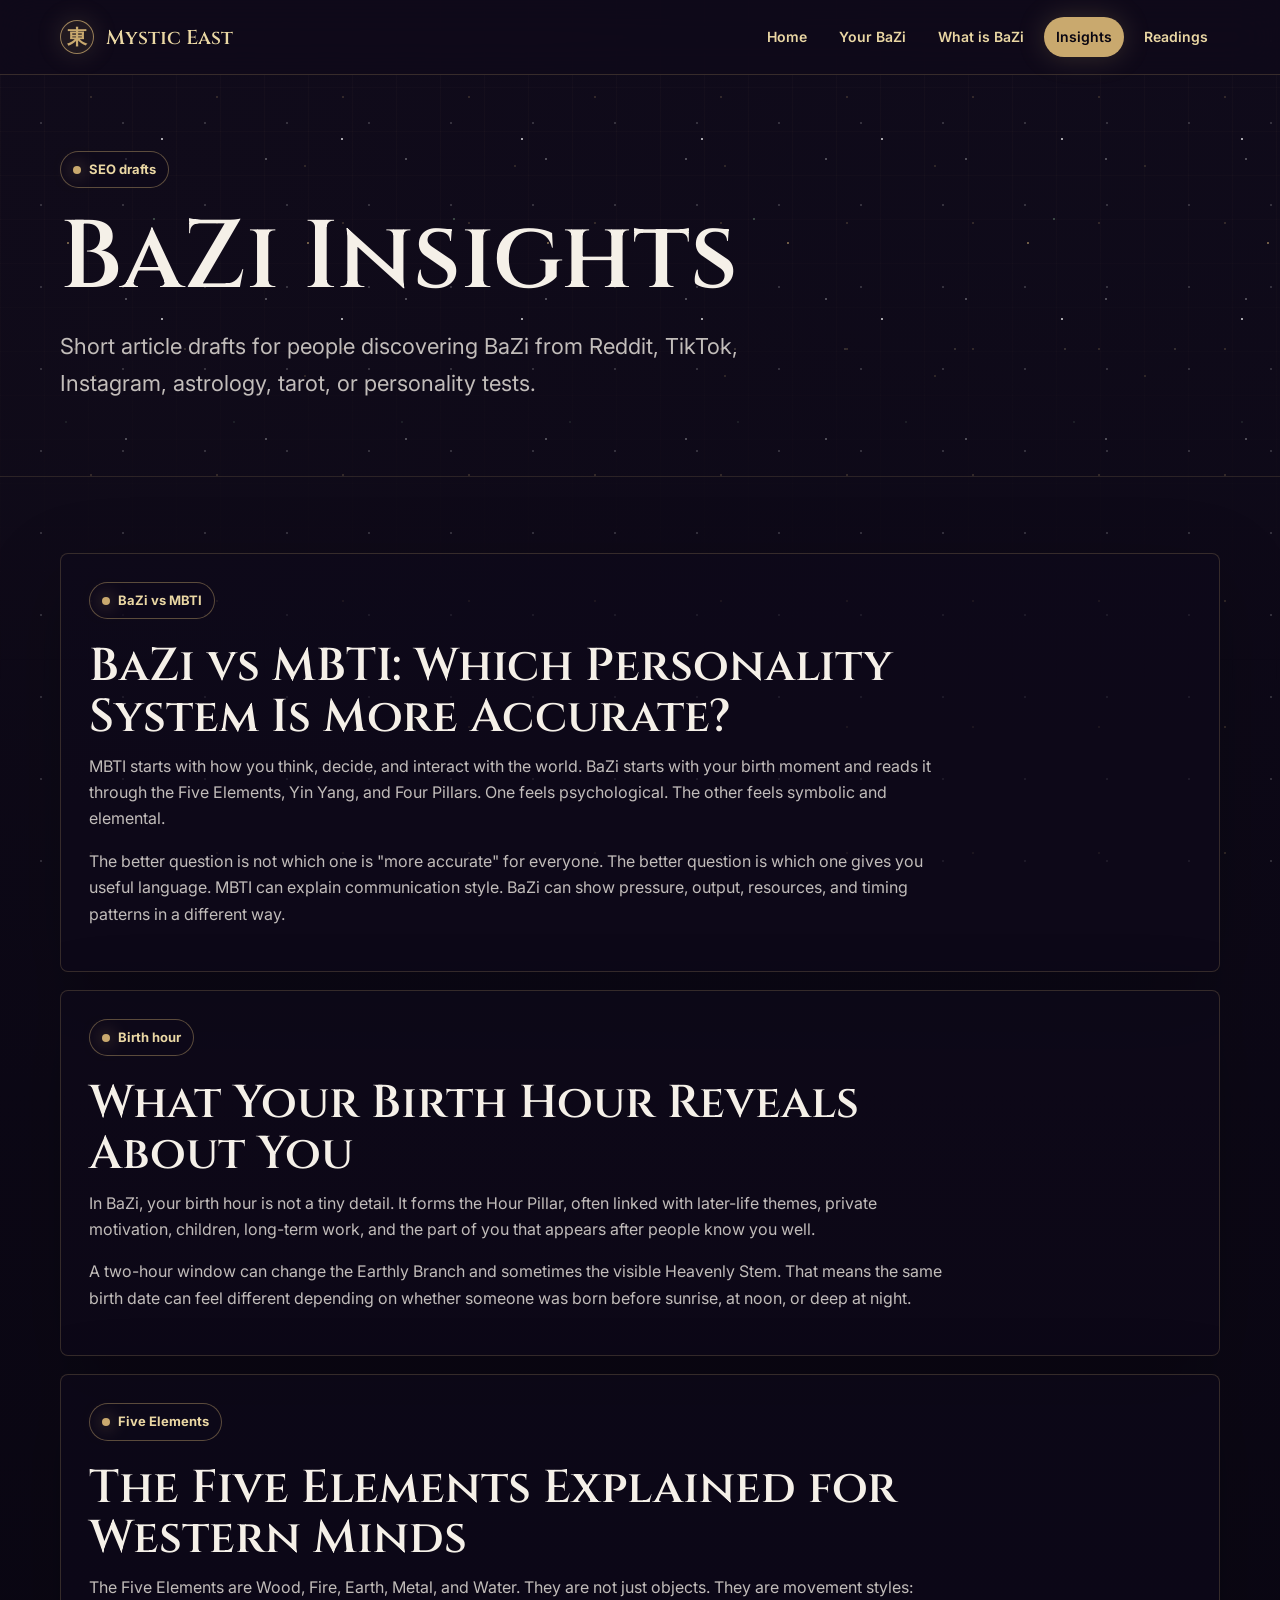
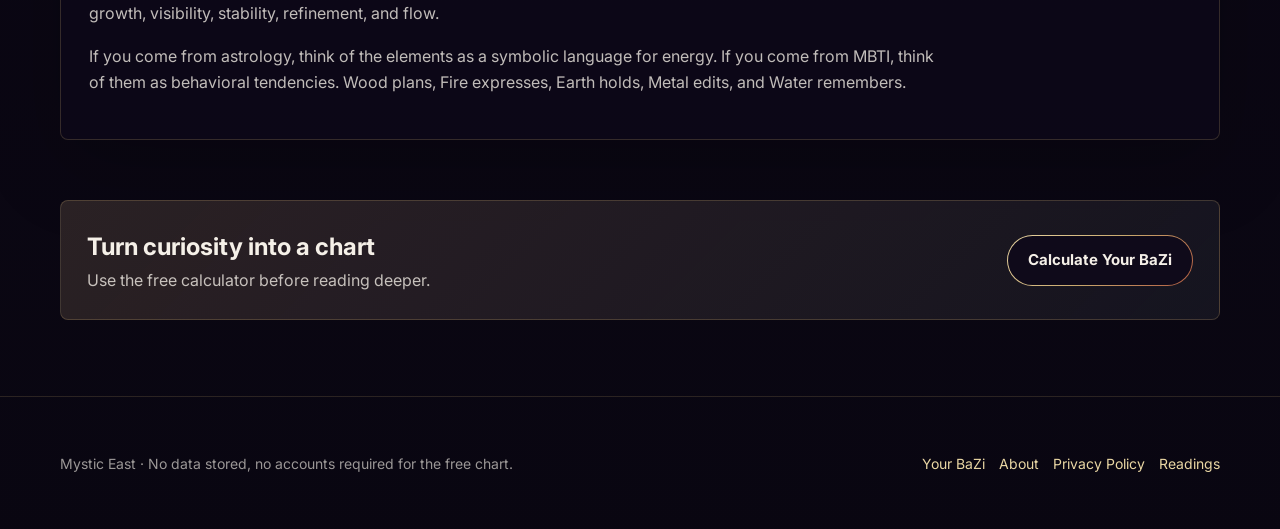
==== insights/index.html @ 0ac3dd4b "🔮 Mystic East v1 — BaZi self-discovery site for Western audiences - 11 pages: Home, Calculator, What" ====
<!doctype html>
<html lang="en">
<head>
  <meta charset="utf-8">
  <meta name="viewport" content="width=device-width, initial-scale=1">
  <meta name="description" content="Mystic East insights on BaZi, Five Elements, birth hour, MBTI, astrology, and self-discovery.">
  <link rel="canonical" href="https://mystic-east.example/insights/">
  <meta property="og:type" content="website">
  <meta property="og:site_name" content="Mystic East">
  <meta property="og:title" content="BaZi Insights | Mystic East">
  <meta property="og:description" content="SEO article drafts for Western readers curious about BaZi, birth hour, and the Five Elements.">
  <meta property="og:url" content="https://mystic-east.example/insights/">
  <meta property="og:image" content="https://mystic-east.example/assets/og-mystic-east.svg">
  <meta name="twitter:card" content="summary_large_image">
  <meta name="twitter:title" content="BaZi Insights | Mystic East">
  <meta name="twitter:description" content="Explore BaZi through MBTI, astrology, birth hour, and the Five Elements.">
  <meta name="twitter:image" content="https://mystic-east.example/assets/og-mystic-east.svg">
  <title>BaZi Insights | Mystic East</title>
  <!-- Plausible Analytics placeholder: replace data-domain before launch, then uncomment.
  <script defer data-domain="mystic-east.example" src="https://plausible.io/js/script.js"></script>
  -->
  <link rel="stylesheet" href="../css/style.css">
  <script type="application/ld+json">
    {
      "@context": "https://schema.org",
      "@type": "Blog",
      "name": "Mystic East Insights",
      "url": "https://mystic-east.example/insights/",
      "description": "BaZi article drafts for Western readers."
    }
  </script>
</head>
<body>
  <header class="site-header">
    <nav class="nav-shell" aria-label="Main navigation">
      <a class="brand" href="../index.html" aria-label="Mystic East home">
        <span class="brand-mark">東</span>
        <span>Mystic East</span>
      </a>
      <div class="nav-links">
        <a href="../index.html">Home</a>
        <a href="../calculator.html">Your BaZi</a>
        <a href="../what-is-bazi.html">What is BaZi</a>
        <a href="./" aria-current="page">Insights</a>
        <a href="../readings.html">Readings</a>
      </div>
    </nav>
  </header>

  <main>
    <section class="hero compact">
      <div class="star-field" aria-hidden="true"></div>
      <div class="page-shell">
        <span class="eyebrow">SEO drafts</span>
        <h1 class="page-title">BaZi Insights</h1>
        <p class="page-intro">
          Short article drafts for people discovering BaZi from Reddit, TikTok, Instagram,
          astrology, tarot, or personality tests.
        </p>
      </div>
    </section>

    <section class="section">
      <div class="page-shell insight-list">
        <article class="insight-card">
          <span class="eyebrow">BaZi vs MBTI</span>
          <h2>BaZi vs MBTI: Which Personality System Is More Accurate?</h2>
          <p>
            MBTI starts with how you think, decide, and interact with the world. BaZi starts
            with your birth moment and reads it through the Five Elements, Yin Yang, and Four Pillars.
            One feels psychological. The other feels symbolic and elemental.
          </p>
          <p>
            The better question is not which one is "more accurate" for everyone. The better question
            is which one gives you useful language. MBTI can explain communication style. BaZi can show
            pressure, output, resources, and timing patterns in a different way.
          </p>
        </article>

        <article class="insight-card">
          <span class="eyebrow">Birth hour</span>
          <h2>What Your Birth Hour Reveals About You</h2>
          <p>
            In BaZi, your birth hour is not a tiny detail. It forms the Hour Pillar, often linked with
            later-life themes, private motivation, children, long-term work, and the part of you that
            appears after people know you well.
          </p>
          <p>
            A two-hour window can change the Earthly Branch and sometimes the visible Heavenly Stem.
            That means the same birth date can feel different depending on whether someone was born
            before sunrise, at noon, or deep at night.
          </p>
        </article>

        <article class="insight-card">
          <span class="eyebrow">Five Elements</span>
          <h2>The Five Elements Explained for Western Minds</h2>
          <p>
            The Five Elements are Wood, Fire, Earth, Metal, and Water. They are not just objects.
            They are movement styles: growth, visibility, stability, refinement, and flow.
          </p>
          <p>
            If you come from astrology, think of the elements as a symbolic language for energy.
            If you come from MBTI, think of them as behavioral tendencies. Wood plans, Fire expresses,
            Earth holds, Metal edits, and Water remembers.
          </p>
        </article>

        <div class="cta-band">
          <div>
            <h2>Turn curiosity into a chart</h2>
            <p>Use the free calculator before reading deeper.</p>
          </div>
          <a class="btn" href="../calculator.html">Calculate Your BaZi</a>
        </div>
      </div>
    </section>
  </main>

  <footer class="site-footer">
    <div class="footer-shell">
      <span>Mystic East · No data stored, no accounts required for the free chart.</span>
      <div class="footer-links">
        <a href="../calculator.html">Your BaZi</a>
        <a href="../about.html">About</a>
        <a href="../privacy.html">Privacy Policy</a>
        <a href="../readings.html">Readings</a>
      </div>
    </div>
  </footer>
</body>
</html>
---- css/style.css ----
@import url("https://fonts.googleapis.com/css2?family=Cinzel:wght@400;500;600;700&family=Inter:wght@400;500;600;700&family=Noto+Serif+SC:wght@400;500;600;700&display=swap");

:root {
  --bg-deep: #0f0a1a;
  --gold: #c9a96e;
  --paper: #f5f0e8;
  --ink: #1a1410;
  --bg-velvet: #181020;
  --bg-night: #090611;
  --gold-soft: #ead7a4;
  --gold-muted: #8d7240;
  --ember: #b35c42;
  --jade: #7aa083;
  --moon: #d8e0ee;
  --paper-deep: #e8ddce;
  --paper-line: rgba(96, 71, 43, 0.22);
  --paper-shadow: rgba(12, 8, 5, 0.22);
  --white-soft: rgba(255, 255, 255, 0.82);
  --white-faint: rgba(255, 255, 255, 0.12);
  --black-faint: rgba(0, 0, 0, 0.18);
  --radius: 8px;
  --nav-height: 74px;
  --content-width: 1160px;
  --ease: cubic-bezier(0.22, 1, 0.36, 1);
}

* {
  box-sizing: border-box;
}

html {
  min-height: 100%;
  scroll-behavior: smooth;
}

body {
  min-height: 100vh;
  margin: 0;
  color: var(--paper);
  background:
    linear-gradient(180deg, rgba(15, 10, 26, 0.92), rgba(9, 6, 17, 0.98)),
    radial-gradient(circle at 10% 18%, rgba(201, 169, 110, 0.14), transparent 34%),
    radial-gradient(circle at 84% 8%, rgba(122, 160, 131, 0.1), transparent 28%),
    var(--bg-deep);
  font-family: "Inter", sans-serif;
  line-height: 1.65;
}

body::before {
  position: fixed;
  inset: 0;
  z-index: -2;
  content: "";
  pointer-events: none;
  background:
    linear-gradient(90deg, rgba(201, 169, 110, 0.035) 1px, transparent 1px),
    linear-gradient(0deg, rgba(201, 169, 110, 0.03) 1px, transparent 1px);
  background-size: 44px 44px;
  mask-image: linear-gradient(180deg, black 0%, transparent 80%);
}

body::after {
  position: fixed;
  inset: 0;
  z-index: -1;
  content: "";
  pointer-events: none;
  opacity: 0.32;
  background-image:
    radial-gradient(circle, rgba(255, 255, 255, 0.5) 1px, transparent 1.5px),
    radial-gradient(circle, rgba(201, 169, 110, 0.6) 1px, transparent 1.4px);
  background-position: 0 0, 28px 34px;
  background-size: 82px 82px, 126px 126px;
  animation: starDrift 18s linear infinite;
}

button,
input,
select {
  font: inherit;
}

button {
  cursor: pointer;
}

img,
svg {
  max-width: 100%;
}

a {
  color: inherit;
  text-decoration: none;
}

p,
h1,
h2,
h3,
h4,
ul,
ol,
figure {
  margin-top: 0;
}

p {
  color: rgba(245, 240, 232, 0.78);
}

ul,
ol {
  padding-left: 1.2rem;
}

li {
  margin-bottom: 8px;
}

strong {
  font-weight: 700;
}

[hidden] {
  display: none !important;
}

.site-header {
  position: sticky;
  top: 0;
  z-index: 40;
  min-height: var(--nav-height);
  border-bottom: 1px solid rgba(201, 169, 110, 0.22);
  background: rgba(15, 10, 26, 0.88);
  backdrop-filter: blur(18px);
}

.nav-shell {
  display: flex;
  align-items: center;
  justify-content: space-between;
  width: min(var(--content-width), calc(100% - 40px));
  min-height: var(--nav-height);
  margin: 0 auto;
  gap: 24px;
}

.brand {
  display: inline-flex;
  align-items: center;
  gap: 12px;
  color: var(--gold-soft);
  font-family: "Cinzel", serif;
  font-size: 20px;
  font-weight: 600;
  letter-spacing: 0;
}

.brand-mark {
  display: grid;
  place-items: center;
  width: 34px;
  height: 34px;
  border: 1px solid rgba(201, 169, 110, 0.72);
  border-radius: 50%;
  color: var(--gold);
  background: rgba(201, 169, 110, 0.1);
  box-shadow: 0 0 26px rgba(201, 169, 110, 0.18);
}

.nav-links {
  display: flex;
  align-items: center;
  justify-content: flex-end;
  gap: 8px;
}

.nav-links a {
  min-height: 38px;
  padding: 8px 12px;
  border-radius: 999px;
  color: var(--gold-soft);
  font-size: 14px;
  font-weight: 600;
  transition:
    color 180ms var(--ease),
    background 180ms var(--ease),
    box-shadow 180ms var(--ease);
}

.nav-links a:hover,
.nav-links a[aria-current="page"] {
  color: var(--bg-night);
  background: var(--gold);
  box-shadow: 0 0 28px rgba(201, 169, 110, 0.22);
}

.page-shell {
  width: min(var(--content-width), calc(100% - 40px));
  margin: 0 auto;
}

.hero {
  position: relative;
  display: grid;
  align-items: end;
  min-height: calc(100vh - var(--nav-height));
  padding: 94px 0 72px;
  overflow: hidden;
}

.hero.compact {
  min-height: auto;
  padding: 76px 0 42px;
}

.star-field {
  position: absolute;
  inset: 0;
  z-index: -1;
  overflow: hidden;
  border-bottom: 1px solid rgba(201, 169, 110, 0.16);
}

.star-field::before,
.star-field::after {
  position: absolute;
  inset: -10%;
  content: "";
  background-repeat: repeat;
  animation: twinkle 4.8s ease-in-out infinite alternate;
}

.star-field::before {
  opacity: 0.72;
  background-image:
    radial-gradient(circle, rgba(255, 255, 255, 0.9) 0 1px, transparent 1.4px),
    radial-gradient(circle, rgba(201, 169, 110, 0.72) 0 1px, transparent 1.4px),
    radial-gradient(circle, rgba(122, 160, 131, 0.56) 0 1px, transparent 1.3px);
  background-position: 20px 14px, 76px 88px, 132px 34px;
  background-size: 180px 180px, 240px 240px, 300px 300px;
}

.star-field::after {
  opacity: 0.36;
  background-image:
    radial-gradient(circle, rgba(255, 255, 255, 0.75) 0 1px, transparent 1.5px),
    radial-gradient(circle, rgba(201, 169, 110, 0.48) 0 1px, transparent 1.5px);
  background-position: 44px 54px, 118px 26px;
  background-size: 140px 140px, 210px 210px;
  animation-duration: 7.2s;
}

.hero-content {
  max-width: 820px;
}

.eyebrow {
  display: inline-flex;
  align-items: center;
  gap: 8px;
  width: fit-content;
  margin-bottom: 22px;
  padding: 7px 12px;
  border: 1px solid rgba(201, 169, 110, 0.42);
  border-radius: 999px;
  color: var(--gold-soft);
  background: rgba(15, 10, 26, 0.58);
  font-size: 13px;
  font-weight: 700;
}

.eyebrow::before {
  width: 8px;
  height: 8px;
  border-radius: 50%;
  content: "";
  background: var(--gold);
  box-shadow: 0 0 18px rgba(201, 169, 110, 0.8);
}

.hero h1,
.page-title {
  margin-bottom: 22px;
  color: var(--paper);
  font-family: "Cinzel", serif;
  font-size: clamp(46px, 8vw, 96px);
  font-weight: 600;
  line-height: 1;
  letter-spacing: 0;
}

.hero p,
.page-intro {
  max-width: 760px;
  margin-bottom: 34px;
  color: rgba(245, 240, 232, 0.78);
  font-size: clamp(17px, 2.1vw, 22px);
}

.hero-actions {
  display: flex;
  align-items: center;
  flex-wrap: wrap;
  gap: 14px;
}

.btn {
  position: relative;
  display: inline-flex;
  align-items: center;
  justify-content: center;
  min-height: 48px;
  padding: 12px 20px;
  border: 1px solid transparent;
  border-radius: 999px;
  color: var(--paper);
  background:
    linear-gradient(var(--bg-deep), var(--bg-deep)) padding-box,
    linear-gradient(135deg, var(--gold-soft), var(--gold), var(--ember)) border-box;
  box-shadow: 0 0 0 rgba(201, 169, 110, 0);
  font-size: 15px;
  font-weight: 700;
  text-align: center;
  transition:
    transform 180ms var(--ease),
    box-shadow 180ms var(--ease),
    color 180ms var(--ease);
}

.btn:hover {
  color: #fffaf2;
  box-shadow:
    0 0 22px rgba(201, 169, 110, 0.34),
    0 14px 34px rgba(0, 0, 0, 0.22);
  transform: translateY(-2px);
}

.btn:focus-visible,
.nav-links a:focus-visible,
input:focus-visible,
select:focus-visible {
  outline: 2px solid var(--gold-soft);
  outline-offset: 3px;
}

.btn.secondary {
  color: var(--gold-soft);
  background:
    linear-gradient(rgba(15, 10, 26, 0.74), rgba(15, 10, 26, 0.74)) padding-box,
    linear-gradient(135deg, rgba(201, 169, 110, 0.56), rgba(245, 240, 232, 0.22)) border-box;
}

.section {
  padding: 76px 0;
}

.section.tight {
  padding: 42px 0;
}

.section-header {
  display: flex;
  align-items: end;
  justify-content: space-between;
  gap: 28px;
  margin-bottom: 30px;
}

.section-header h2,
.content-section h2,
.result-block h2 {
  margin-bottom: 10px;
  color: var(--paper);
  font-family: "Cinzel", serif;
  font-size: clamp(28px, 4vw, 48px);
  font-weight: 600;
  line-height: 1.08;
  letter-spacing: 0;
}

.section-header p,
.content-section > p {
  max-width: 700px;
  margin-bottom: 0;
}

.card-grid {
  display: grid;
  grid-template-columns: repeat(3, minmax(0, 1fr));
  gap: 18px;
}

.card {
  position: relative;
  min-height: 100%;
  padding: 24px;
  border: 1px solid rgba(201, 169, 110, 0.18);
  border-radius: var(--radius);
  color: var(--ink);
  background:
    linear-gradient(145deg, rgba(255, 251, 244, 0.96), rgba(232, 221, 206, 0.94)),
    var(--paper);
  box-shadow: 0 20px 54px var(--paper-shadow);
  transition:
    border-color 180ms var(--ease),
    transform 180ms var(--ease),
    box-shadow 180ms var(--ease);
}

.card:hover {
  border-color: var(--gold);
  box-shadow:
    0 20px 58px rgba(0, 0, 0, 0.28),
    0 0 0 1px rgba(201, 169, 110, 0.28);
  transform: translateY(-3px);
}

.card .icon {
  display: inline-grid;
  place-items: center;
  width: 46px;
  height: 46px;
  margin-bottom: 16px;
  border: 1px solid rgba(201, 169, 110, 0.44);
  border-radius: 50%;
  background: rgba(201, 169, 110, 0.16);
  font-size: 24px;
}

.card h3 {
  margin-bottom: 10px;
  color: var(--ink);
  font-family: "Cinzel", serif;
  font-size: 24px;
  line-height: 1.15;
}

.card p,
.card li {
  color: rgba(26, 20, 16, 0.78);
}

.split-layout {
  display: grid;
  grid-template-columns: 360px minmax(0, 1fr);
  gap: 24px;
  align-items: start;
}

.panel {
  position: sticky;
  top: calc(var(--nav-height) + 22px);
  padding: 24px;
  border: 1px solid rgba(201, 169, 110, 0.24);
  border-radius: var(--radius);
  background: rgba(15, 10, 26, 0.72);
  box-shadow: 0 24px 80px rgba(0, 0, 0, 0.28);
  backdrop-filter: blur(18px);
}

.panel h2 {
  margin-bottom: 8px;
  color: var(--paper);
  font-family: "Cinzel", serif;
  font-size: 28px;
  line-height: 1.14;
}

.panel p {
  margin-bottom: 22px;
  font-size: 14px;
}

.field {
  display: grid;
  gap: 8px;
  margin-bottom: 16px;
}

label {
  color: var(--gold-soft);
  font-size: 14px;
  font-weight: 700;
}

input,
select {
  width: 100%;
  min-height: 46px;
  padding: 10px 12px;
  border: 1px solid rgba(201, 169, 110, 0.28);
  border-radius: 6px;
  color: var(--paper);
  background: rgba(9, 6, 17, 0.78);
}

input::placeholder {
  color: rgba(245, 240, 232, 0.45);
}

select {
  appearance: none;
  background-image:
    linear-gradient(45deg, transparent 50%, var(--gold-soft) 50%),
    linear-gradient(135deg, var(--gold-soft) 50%, transparent 50%);
  background-position:
    calc(100% - 18px) 20px,
    calc(100% - 12px) 20px;
  background-size: 6px 6px, 6px 6px;
  background-repeat: no-repeat;
}

.form-row {
  display: grid;
  grid-template-columns: 1fr 1fr;
  gap: 12px;
}

.year-tools {
  display: flex;
  gap: 8px;
  margin-top: -8px;
  margin-bottom: 16px;
}

.year-tools button {
  flex: 1;
  min-height: 38px;
  border: 1px solid rgba(201, 169, 110, 0.28);
  border-radius: 999px;
  color: var(--gold-soft);
  background: rgba(201, 169, 110, 0.08);
  transition:
    border-color 180ms var(--ease),
    background 180ms var(--ease);
}

.year-tools button:hover {
  border-color: var(--gold);
  background: rgba(201, 169, 110, 0.16);
}

.form-error {
  min-height: 22px;
  margin: 12px 0 0;
  color: #ffb39f;
  font-size: 14px;
}

.empty-state {
  display: grid;
  min-height: 440px;
  place-items: center;
  padding: 30px;
  border: 1px dashed rgba(201, 169, 110, 0.34);
  border-radius: var(--radius);
  text-align: center;
  background: rgba(15, 10, 26, 0.46);
}

.empty-state strong {
  display: block;
  margin-bottom: 8px;
  color: var(--gold-soft);
  font-family: "Cinzel", serif;
  font-size: 24px;
}

.result-stack {
  display: grid;
  gap: 18px;
}

.result-block {
  padding: 24px;
  border: 1px solid rgba(201, 169, 110, 0.2);
  border-radius: var(--radius);
  background: rgba(15, 10, 26, 0.58);
  box-shadow: 0 24px 80px rgba(0, 0, 0, 0.24);
}

.result-kicker {
  margin-bottom: 8px;
  color: var(--gold-soft);
  font-size: 13px;
  font-weight: 700;
}

.lunar-line {
  margin-bottom: 18px;
  color: rgba(245, 240, 232, 0.7);
  font-size: 14px;
}

.pillar-grid {
  display: grid;
  grid-template-columns: repeat(4, minmax(0, 1fr));
  gap: 12px;
}

.pillar-card {
  min-height: 180px;
  padding: 18px;
  border: 1px solid rgba(201, 169, 110, 0.26);
  border-radius: var(--radius);
  color: var(--ink);
  background: var(--paper);
}

.pillar-card p {
  margin-bottom: 12px;
  color: rgba(26, 20, 16, 0.62);
  font-size: 13px;
  font-weight: 700;
}

.pillar-card strong {
  display: block;
  margin-bottom: 6px;
  color: var(--ink);
  font-family: "Noto Serif SC", serif;
  font-size: 46px;
  line-height: 1;
}

.pillar-card span {
  display: block;
  margin-bottom: 14px;
  color: rgba(26, 20, 16, 0.74);
  font-size: 14px;
}

.pillar-card small {
  display: block;
  color: rgba(26, 20, 16, 0.66);
  font-size: 12px;
  line-height: 1.45;
}

.table-wrap {
  overflow-x: auto;
  border: 1px solid var(--paper-line);
  border-radius: var(--radius);
  background:
    linear-gradient(90deg, rgba(96, 71, 43, 0.04) 1px, transparent 1px),
    linear-gradient(0deg, rgba(96, 71, 43, 0.035) 1px, transparent 1px),
    var(--paper);
  background-size: 28px 28px;
}

table {
  width: 100%;
  min-width: 980px;
  border-collapse: collapse;
  color: var(--ink);
  font-size: 14px;
}

th,
td {
  padding: 14px 12px;
  border-bottom: 1px solid rgba(96, 71, 43, 0.16);
  text-align: left;
  vertical-align: top;
}

th {
  color: rgba(26, 20, 16, 0.66);
  background: rgba(201, 169, 110, 0.18);
  font-size: 12px;
  font-weight: 800;
}

td strong {
  display: block;
  color: var(--ink);
}

td span {
  display: block;
  color: rgba(26, 20, 16, 0.64);
  font-size: 12px;
}

tbody tr:last-child td {
  border-bottom: 0;
}

.bars {
  display: grid;
  gap: 13px;
}

.bar-row {
  display: grid;
  grid-template-columns: 76px minmax(0, 1fr) 32px;
  align-items: center;
  gap: 12px;
}

.bar-row span:first-child,
.bar-row b {
  color: var(--paper);
  font-size: 14px;
}

.bar {
  height: 12px;
  overflow: hidden;
  border: 1px solid rgba(201, 169, 110, 0.22);
  border-radius: 999px;
  background: rgba(245, 240, 232, 0.1);
}

.bar span {
  display: block;
  height: 100%;
  border-radius: inherit;
  background: linear-gradient(90deg, var(--gold), var(--gold-soft));
}

.element-wood .bar span {
  background: linear-gradient(90deg, #6aa36f, #b9d98a);
}

.element-fire .bar span {
  background: linear-gradient(90deg, #b35c42, #f0a45d);
}

.element-earth .bar span {
  background: linear-gradient(90deg, #a98a55, #d8bf7a);
}

.element-metal .bar span {
  background: linear-gradient(90deg, #aeb7bf, #f3efe0);
}

.element-water .bar span {
  background: linear-gradient(90deg, #4f7ea3, #9ed0e8);
}

.archetype-list {
  display: grid;
  grid-template-columns: repeat(2, minmax(0, 1fr));
  gap: 12px;
}

.archetype-chip {
  padding: 14px;
  border: 1px solid rgba(201, 169, 110, 0.22);
  border-radius: var(--radius);
  background: rgba(245, 240, 232, 0.08);
}

.archetype-chip strong {
  display: block;
  margin-bottom: 5px;
  color: var(--gold-soft);
}

.archetype-chip span {
  color: rgba(245, 240, 232, 0.72);
  font-size: 13px;
}

.tag-list {
  display: flex;
  flex-wrap: wrap;
  gap: 10px;
}

.tag {
  display: inline-flex;
  align-items: center;
  min-height: 34px;
  padding: 7px 12px;
  border: 1px solid rgba(201, 169, 110, 0.24);
  border-radius: 999px;
  color: var(--gold-soft);
  background: rgba(201, 169, 110, 0.08);
  font-size: 13px;
}

.content-section {
  padding: 42px 0;
  border-bottom: 1px solid rgba(201, 169, 110, 0.16);
}

.content-section:last-child {
  border-bottom: 0;
}

.content-section p {
  max-width: 860px;
}

.content-grid {
  display: grid;
  grid-template-columns: repeat(2, minmax(0, 1fr));
  gap: 18px;
  margin-top: 24px;
}

.data-card {
  padding: 22px;
  border: 1px solid rgba(201, 169, 110, 0.2);
  border-radius: var(--radius);
  background: rgba(245, 240, 232, 0.08);
}

.data-card h3 {
  margin-bottom: 10px;
  color: var(--gold-soft);
  font-family: "Cinzel", serif;
}

.term-grid {
  display: grid;
  grid-template-columns: repeat(5, minmax(0, 1fr));
  gap: 10px;
  margin-top: 22px;
}

.term {
  min-height: 74px;
  padding: 12px;
  border: 1px solid rgba(201, 169, 110, 0.2);
  border-radius: var(--radius);
  color: var(--ink);
  background: var(--paper);
}

.term strong {
  display: block;
  margin-bottom: 4px;
  font-family: "Noto Serif SC", serif;
  font-size: 22px;
}

.term span {
  display: block;
  color: rgba(26, 20, 16, 0.66);
  font-size: 12px;
  line-height: 1.35;
}

.compare-table {
  margin-top: 22px;
}

.pricing-grid {
  display: grid;
  grid-template-columns: repeat(3, minmax(0, 1fr));
  gap: 18px;
  align-items: stretch;
  margin-top: 36px;
}

.price-card {
  position: relative;
  display: flex;
  flex-direction: column;
  min-height: 100%;
  padding: 28px;
  border: 1px solid rgba(201, 169, 110, 0.24);
  border-radius: var(--radius);
  color: var(--ink);
  background: var(--paper);
  box-shadow: 0 22px 70px rgba(0, 0, 0, 0.25);
}

.price-card.featured {
  border-color: var(--gold);
  transform: translateY(-10px);
  box-shadow:
    0 26px 80px rgba(0, 0, 0, 0.32),
    0 0 0 1px rgba(201, 169, 110, 0.34),
    0 0 34px rgba(201, 169, 110, 0.18);
}

.badge {
  display: inline-flex;
  width: fit-content;
  margin-bottom: 16px;
  padding: 5px 10px;
  border-radius: 999px;
  color: var(--bg-night);
  background: var(--gold);
  font-size: 12px;
  font-weight: 800;
}

.price-card h2 {
  margin-bottom: 8px;
  color: var(--ink);
  font-family: "Cinzel", serif;
  font-size: 30px;
}

.price {
  margin-bottom: 18px;
  color: var(--ink);
  font-family: "Cinzel", serif;
  font-size: 42px;
  font-weight: 700;
  line-height: 1;
}

.price-card p,
.price-card li {
  color: rgba(26, 20, 16, 0.76);
}

.price-card ul {
  flex: 1;
  margin-bottom: 24px;
}

.price-card .btn {
  width: 100%;
  color: var(--paper);
  background:
    linear-gradient(var(--ink), var(--ink)) padding-box,
    linear-gradient(135deg, var(--gold-soft), var(--gold), var(--ember)) border-box;
}

.modal-overlay {
  position: fixed;
  inset: 0;
  z-index: 80;
  display: grid;
  place-items: center;
  padding: 24px;
  background: rgba(4, 3, 8, 0.72);
  backdrop-filter: blur(12px);
}

.modal {
  width: min(480px, 100%);
  padding: 28px;
  border: 1px solid rgba(201, 169, 110, 0.36);
  border-radius: var(--radius);
  color: var(--ink);
  background: var(--paper);
  box-shadow: 0 34px 100px rgba(0, 0, 0, 0.45);
}

.modal h2 {
  margin-bottom: 12px;
  color: var(--ink);
  font-family: "Cinzel", serif;
}

.modal p {
  color: rgba(26, 20, 16, 0.72);
}

.modal-close {
  float: right;
  width: 38px;
  height: 38px;
  border: 1px solid rgba(26, 20, 16, 0.14);
  border-radius: 50%;
  color: var(--ink);
  background: rgba(26, 20, 16, 0.04);
  font-size: 24px;
  line-height: 1;
}

.cta-band {
  display: flex;
  align-items: center;
  justify-content: space-between;
  gap: 24px;
  margin: 42px 0 0;
  padding: 26px;
  border: 1px solid rgba(201, 169, 110, 0.24);
  border-radius: var(--radius);
  background:
    linear-gradient(135deg, rgba(201, 169, 110, 0.16), rgba(122, 160, 131, 0.08)),
    rgba(15, 10, 26, 0.68);
}

.cta-band h2,
.cta-band p {
  margin-bottom: 0;
}

.site-footer {
  padding: 44px 0;
  border-top: 1px solid rgba(201, 169, 110, 0.18);
  color: rgba(245, 240, 232, 0.62);
}

.footer-shell {
  display: flex;
  align-items: center;
  justify-content: space-between;
  width: min(var(--content-width), calc(100% - 40px));
  margin: 0 auto;
  gap: 18px;
  font-size: 14px;
}

.footer-links {
  display: flex;
  gap: 14px;
}

.footer-links a {
  color: var(--gold-soft);
}

.sixty-grid {
  display: grid;
  grid-template-columns: repeat(6, minmax(0, 1fr));
  gap: 8px;
  margin-top: 20px;
}

.sixty-grid span {
  padding: 10px;
  border: 1px solid rgba(201, 169, 110, 0.18);
  border-radius: var(--radius);
  color: var(--ink);
  background: var(--paper);
  font-size: 12px;
}

details {
  margin-top: 20px;
}

summary {
  cursor: pointer;
  color: var(--gold-soft);
  font-weight: 700;
}

.nav-meta {
  display: inline-flex;
  align-items: center;
  gap: 8px;
  margin-left: auto;
  color: rgba(245, 240, 232, 0.62);
  font-size: 12px;
  white-space: nowrap;
}

.nav-meta span {
  min-height: 32px;
  padding: 6px 9px;
  border: 1px solid rgba(201, 169, 110, 0.18);
  border-radius: 999px;
  background: rgba(245, 240, 232, 0.05);
}

.hero .page-shell {
  position: relative;
  z-index: 1;
}

.hero::after {
  position: absolute;
  inset: auto -8% 8% -8%;
  z-index: 0;
  height: 42%;
  content: "";
  pointer-events: none;
  opacity: 0.28;
  background-image:
    radial-gradient(circle, rgba(234, 215, 164, 0.62) 0 1px, transparent 1.6px),
    radial-gradient(circle, rgba(122, 160, 131, 0.5) 0 1px, transparent 1.5px);
  background-position: 12px 18px, 84px 62px;
  background-size: 110px 110px, 168px 168px;
  transform: translate3d(0, 0, 0);
  animation: particleRise 26s linear infinite;
}

.sample-reading {
  display: grid;
  grid-template-columns: minmax(0, 0.9fr) minmax(320px, 1.1fr);
  gap: 24px;
  align-items: stretch;
  margin-top: 34px;
}

.sample-copy,
.sample-scroll,
.newsletter-band,
.share-panel,
.faq-item,
.insight-card {
  border: 1px solid rgba(201, 169, 110, 0.22);
  border-radius: var(--radius);
  background: rgba(15, 10, 26, 0.58);
  box-shadow: 0 24px 80px rgba(0, 0, 0, 0.22);
}

.sample-copy {
  padding: 28px;
}

.sample-copy h2,
.newsletter-band h2,
.share-panel h2,
.faq-section h2,
.insight-card h2 {
  margin-bottom: 12px;
  color: var(--paper);
  font-family: "Cinzel", serif;
  font-weight: 600;
  line-height: 1.1;
  letter-spacing: 0;
}

.sample-copy h2,
.newsletter-band h2 {
  font-size: clamp(30px, 4vw, 48px);
}

.proof-strip {
  display: flex;
  flex-wrap: wrap;
  gap: 10px;
  margin-top: 24px;
}

.proof-strip span {
  display: inline-flex;
  align-items: center;
  min-height: 34px;
  padding: 7px 12px;
  border: 1px solid rgba(201, 169, 110, 0.24);
  border-radius: 999px;
  color: var(--gold-soft);
  background: rgba(201, 169, 110, 0.08);
  font-size: 13px;
  font-weight: 700;
}

.sample-scroll {
  position: relative;
  overflow: hidden;
  padding: 28px;
  color: var(--ink);
  background:
    linear-gradient(145deg, rgba(255, 251, 244, 0.96), rgba(232, 221, 206, 0.94)),
    var(--paper);
}

.sample-scroll::before {
  position: absolute;
  inset: 14px;
  content: "";
  pointer-events: none;
  border: 1px solid rgba(96, 71, 43, 0.16);
}

.sample-scroll p {
  position: relative;
  color: rgba(26, 20, 16, 0.78);
}

.sample-header {
  position: relative;
  display: flex;
  align-items: center;
  justify-content: space-between;
  gap: 14px;
  margin-bottom: 20px;
  color: var(--ink);
}

.sample-header span {
  font-family: "Cinzel", serif;
  font-size: 24px;
  font-weight: 700;
  line-height: 1.15;
}

.sample-header strong {
  flex: none;
  padding: 5px 9px;
  border: 1px solid rgba(96, 71, 43, 0.18);
  border-radius: 999px;
  color: rgba(26, 20, 16, 0.66);
  font-size: 12px;
}

.sample-grid {
  position: relative;
  display: grid;
  grid-template-columns: 1fr 1fr;
  gap: 12px;
  margin: 20px 0;
}

.sample-grid div {
  padding: 14px;
  border: 1px solid rgba(96, 71, 43, 0.16);
  border-radius: var(--radius);
  background: rgba(201, 169, 110, 0.12);
}

.sample-grid span {
  display: block;
  margin-bottom: 6px;
  color: rgba(26, 20, 16, 0.78);
  font-size: 12px;
  font-weight: 800;
  text-transform: uppercase;
}

.sample-grid p,
.sample-note {
  margin-bottom: 0;
  font-size: 14px;
}

.newsletter-section {
  padding-top: 0;
}

.newsletter-band {
  display: grid;
  grid-template-columns: minmax(0, 0.9fr) minmax(320px, 0.8fr);
  gap: 28px;
  align-items: center;
  padding: 28px;
  background:
    linear-gradient(135deg, rgba(122, 160, 131, 0.16), rgba(201, 169, 110, 0.12)),
    rgba(15, 10, 26, 0.66);
}

.newsletter-form {
  display: grid;
  gap: 10px;
}

.newsletter-form > div {
  display: grid;
  grid-template-columns: minmax(0, 1fr) auto;
  gap: 10px;
}

.newsletter-form .btn {
  white-space: nowrap;
}

.newsletter-form p {
  margin-bottom: 0;
  color: rgba(245, 240, 232, 0.62);
  font-size: 12px;
}

.page-columns {
  display: grid;
  grid-template-columns: 220px minmax(0, 1fr);
  gap: 36px;
  align-items: start;
}

.about-mark {
  display: grid;
  position: sticky;
  top: calc(var(--nav-height) + 28px);
  place-items: center;
  aspect-ratio: 1;
  border: 1px solid rgba(201, 169, 110, 0.34);
  border-radius: 50%;
  color: var(--gold-soft);
  background: rgba(201, 169, 110, 0.08);
  box-shadow: 0 0 64px rgba(201, 169, 110, 0.16);
  font-family: "Noto Serif SC", serif;
  font-size: 92px;
}

.policy-list .content-section:first-child,
.page-columns .content-section:first-child {
  padding-top: 0;
}

.share-panel {
  display: grid;
  grid-template-columns: minmax(0, 1fr) auto;
  gap: 18px;
  align-items: center;
  padding: 22px;
}

.share-panel h2 {
  font-size: 26px;
}

.share-panel p {
  margin-bottom: 0;
}

.share-buttons {
  display: flex;
  flex-wrap: wrap;
  justify-content: flex-end;
  gap: 10px;
}

.share-button {
  display: inline-flex;
  align-items: center;
  justify-content: center;
  min-height: 44px;
  padding: 10px 14px;
  border: 1px solid rgba(201, 169, 110, 0.28);
  border-radius: 999px;
  color: var(--gold-soft);
  background: rgba(201, 169, 110, 0.08);
  font-size: 14px;
  font-weight: 800;
  transition:
    border-color 180ms var(--ease),
    background 180ms var(--ease),
    transform 180ms var(--ease);
}

.share-button:hover {
  border-color: var(--gold);
  background: rgba(201, 169, 110, 0.16);
  transform: translateY(-1px);
}

.copy-status {
  grid-column: 1 / -1;
  min-height: 20px;
  color: var(--jade);
  font-size: 13px;
}

.faq-section {
  margin-top: 56px;
}

.faq-grid {
  display: grid;
  grid-template-columns: repeat(3, minmax(0, 1fr));
  gap: 18px;
}

.faq-item {
  padding: 22px;
}

.faq-item h3,
.insight-card h2 {
  margin-bottom: 10px;
}

.faq-item h3 {
  color: var(--gold-soft);
  font-family: "Cinzel", serif;
  font-size: 22px;
  line-height: 1.15;
}

.faq-item p {
  margin-bottom: 0;
}

.insight-list {
  display: grid;
  gap: 18px;
}

.insight-card {
  padding: 28px;
}

.insight-card h2 {
  max-width: 900px;
  font-size: clamp(28px, 4vw, 46px);
}

.insight-card p {
  max-width: 860px;
}

.footer-links a {
  display: inline-flex;
  align-items: center;
  min-height: 44px;
}

@keyframes twinkle {
  0% {
    opacity: 0.32;
    transform: translate3d(0, 0, 0);
  }

  50% {
    opacity: 0.78;
  }

  100% {
    opacity: 0.46;
    transform: translate3d(14px, -10px, 0);
  }
}

@keyframes starDrift {
  0% {
    transform: translate3d(0, 0, 0);
  }

  100% {
    transform: translate3d(-82px, 82px, 0);
  }
}

@keyframes particleRise {
  0% {
    background-position: 12px 18px, 84px 62px;
    transform: translate3d(0, 20px, 0);
  }

  100% {
    background-position: 12px -220px, 84px -170px;
    transform: translate3d(0, -18px, 0);
  }
}

@media (max-width: 980px) {
  .card-grid,
  .pricing-grid,
  .faq-grid {
    grid-template-columns: 1fr 1fr;
  }

  .split-layout {
    grid-template-columns: 1fr;
  }

  .panel {
    position: relative;
    top: auto;
  }

  .pillar-grid {
    grid-template-columns: repeat(2, minmax(0, 1fr));
  }

  .term-grid {
    grid-template-columns: repeat(3, minmax(0, 1fr));
  }

  .sixty-grid {
    grid-template-columns: repeat(3, minmax(0, 1fr));
  }

  .sample-reading,
  .newsletter-band,
  .page-columns {
    grid-template-columns: 1fr;
  }

  .about-mark {
    position: relative;
    top: auto;
    width: 180px;
  }
}

@media (max-width: 768px) {
  :root {
    --nav-height: auto;
  }

  .site-header {
    position: sticky;
  }

  .nav-shell {
    align-items: flex-start;
    flex-direction: column;
    width: min(100% - 28px, var(--content-width));
    padding: 14px 0;
    gap: 12px;
  }

  .nav-links {
    width: 100%;
    justify-content: flex-start;
    flex-wrap: wrap;
    gap: 6px;
  }

  .nav-links a {
    min-height: 44px;
    padding: 10px 12px;
    font-size: 13px;
  }

  .nav-meta {
    order: 3;
    margin-left: 0;
    flex-wrap: wrap;
    white-space: normal;
  }

  .nav-meta span {
    min-height: 36px;
  }

  .page-shell,
  .footer-shell {
    width: min(100% - 28px, var(--content-width));
  }

  .hero {
    min-height: 640px;
    padding: 66px 0 42px;
  }

  .hero.compact {
    min-height: auto;
  }

  .hero h1,
  .page-title {
    font-size: clamp(38px, 13vw, 58px);
  }

  .hero p,
  .page-intro {
    font-size: 17px;
  }

  .hero-actions,
  .cta-band,
  .section-header,
  .footer-shell {
    align-items: stretch;
    flex-direction: column;
  }

  .btn {
    width: 100%;
  }

  .section {
    padding: 50px 0;
  }

  .card-grid,
  .pricing-grid,
  .content-grid,
  .archetype-list,
  .faq-grid,
  .sample-grid {
    grid-template-columns: 1fr;
  }

  .price-card.featured {
    transform: none;
  }

  .form-row {
    grid-template-columns: 1fr;
  }

  .year-tools button {
    min-height: 44px;
  }

  .pillar-grid {
    grid-template-columns: 1fr;
  }

  .result-block,
  .panel,
  .card,
  .price-card {
    padding: 20px;
  }

  .bar-row {
    grid-template-columns: 64px minmax(0, 1fr) 28px;
  }

  .term-grid {
    grid-template-columns: 1fr 1fr;
  }

  .sixty-grid {
    grid-template-columns: 1fr 1fr;
  }

  .newsletter-form > div,
  .share-panel {
    grid-template-columns: 1fr;
  }

  .share-buttons {
    justify-content: flex-start;
  }

  .share-button {
    flex: 1 1 120px;
  }

  table {
    min-width: 900px;
  }
}

@media (max-width: 480px) {
  .brand {
    font-size: 18px;
  }

  .eyebrow {
    align-items: flex-start;
    border-radius: var(--radius);
    line-height: 1.35;
  }

  .hero {
    min-height: 620px;
  }

  .term-grid,
  .sixty-grid {
    grid-template-columns: 1fr;
  }

  .pillar-card strong {
    font-size: 40px;
  }

  .price {
    font-size: 36px;
  }

  .modal {
    padding: 22px;
  }

  .sample-copy,
  .sample-scroll,
  .newsletter-band,
  .share-panel,
  .insight-card,
  .faq-item {
    padding: 20px;
  }
}
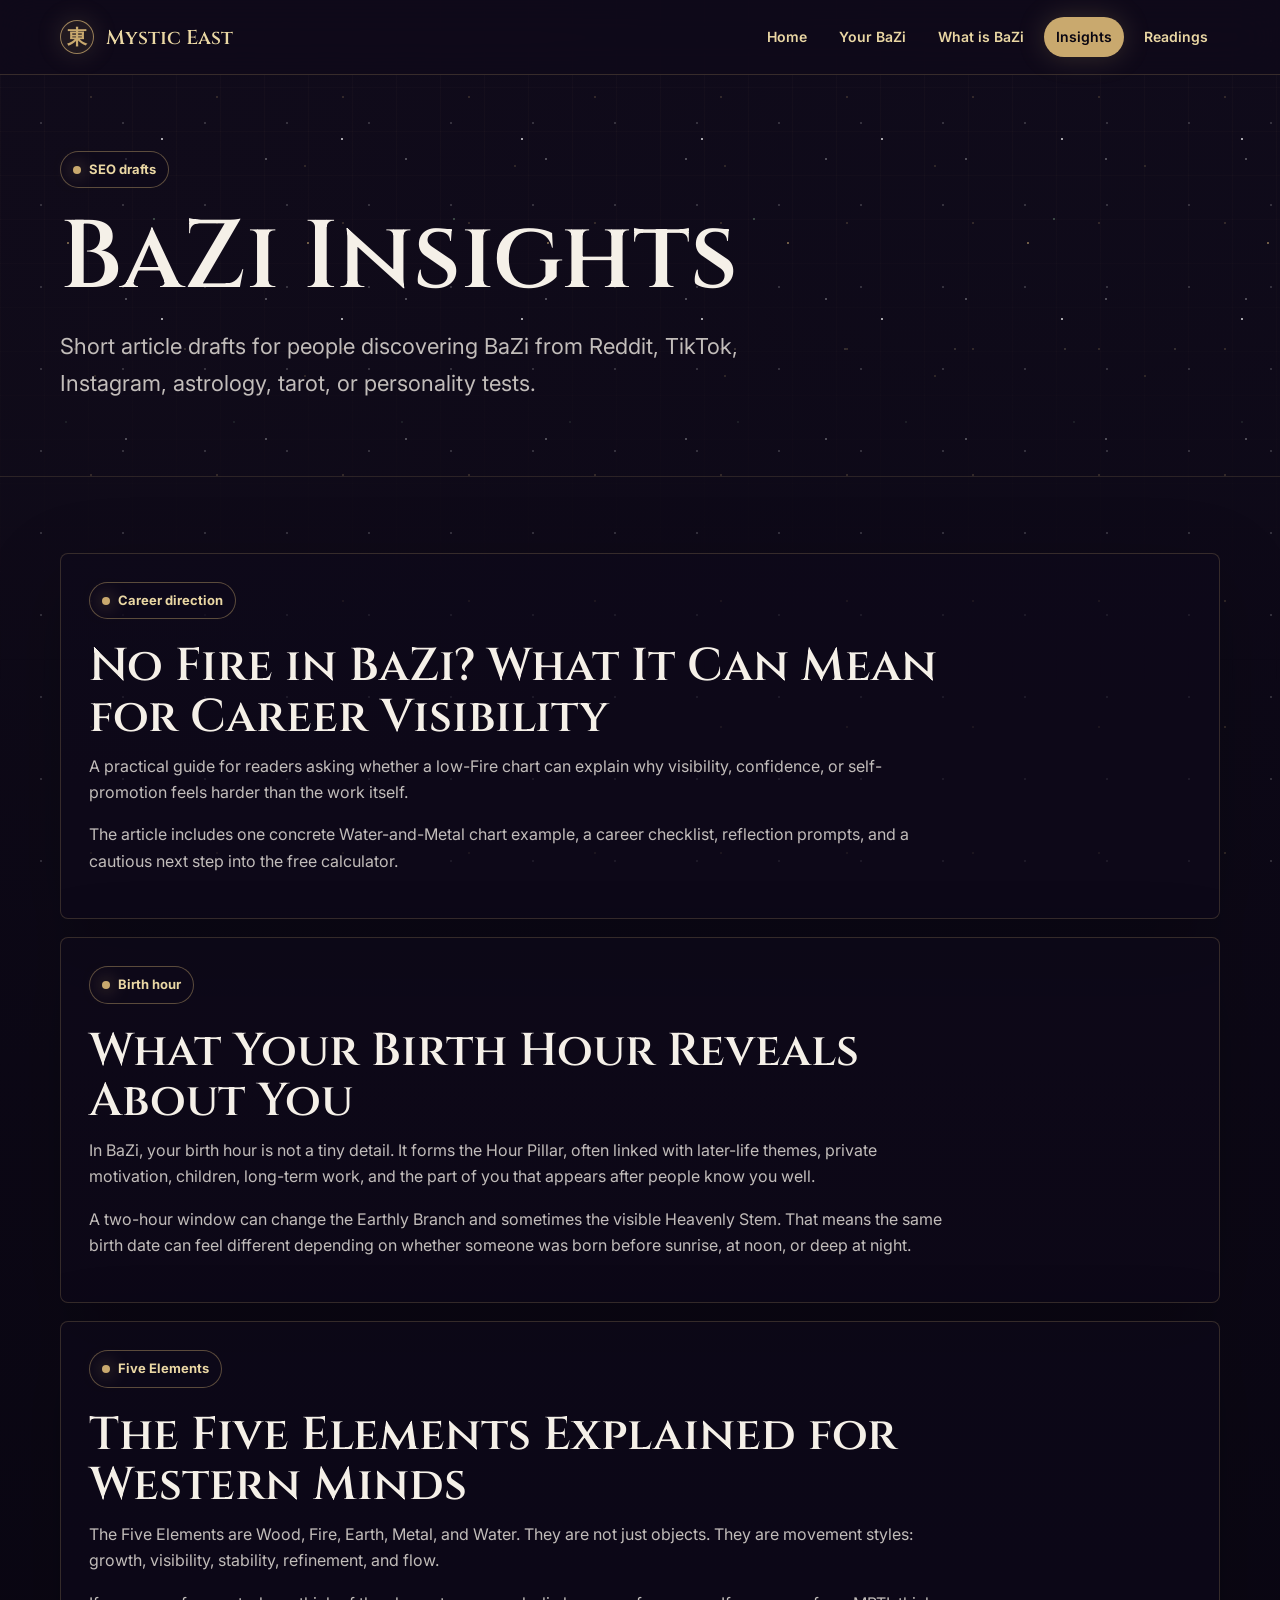
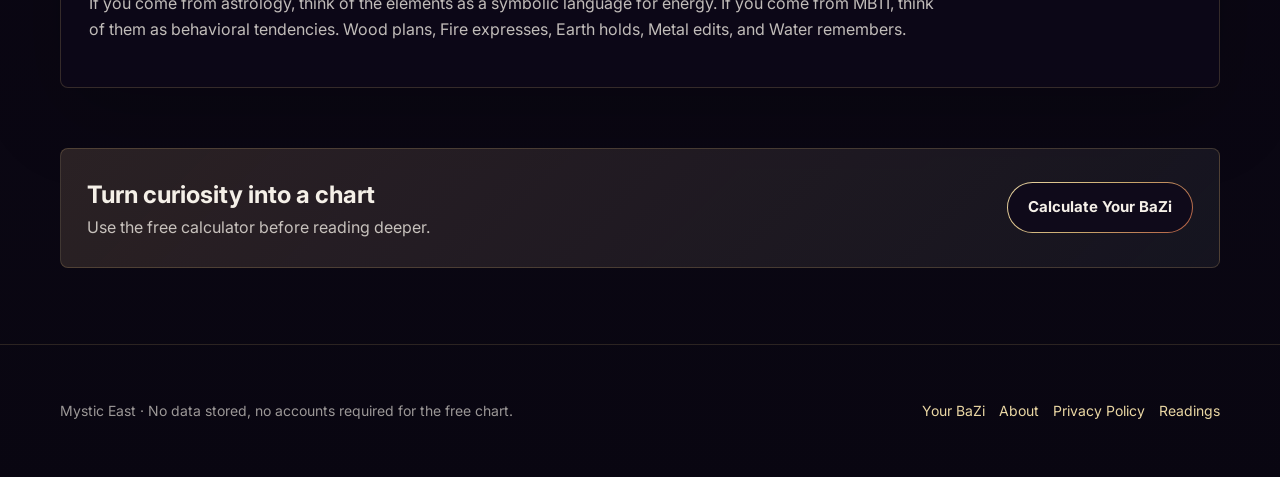
==== commit 612cadc0: "Add no-fire career SEO article" ====
--- a/insights/index.html
+++ b/insights/index.html
@@ -4,20 +4,20 @@
   <meta charset="utf-8">
   <meta name="viewport" content="width=device-width, initial-scale=1">
   <meta name="description" content="Mystic East insights on BaZi, Five Elements, birth hour, MBTI, astrology, and self-discovery.">
-  <link rel="canonical" href="https://mystic-east.example/insights/">
+  <link rel="canonical" href="https://yourbazi.xyz/insights/">
   <meta property="og:type" content="website">
   <meta property="og:site_name" content="Mystic East">
   <meta property="og:title" content="BaZi Insights | Mystic East">
   <meta property="og:description" content="SEO article drafts for Western readers curious about BaZi, birth hour, and the Five Elements.">
-  <meta property="og:url" content="https://mystic-east.example/insights/">
-  <meta property="og:image" content="https://mystic-east.example/assets/og-mystic-east.svg">
+  <meta property="og:url" content="https://yourbazi.xyz/insights/">
+  <meta property="og:image" content="https://yourbazi.xyz/assets/og-mystic-east.svg">
   <meta name="twitter:card" content="summary_large_image">
   <meta name="twitter:title" content="BaZi Insights | Mystic East">
   <meta name="twitter:description" content="Explore BaZi through MBTI, astrology, birth hour, and the Five Elements.">
-  <meta name="twitter:image" content="https://mystic-east.example/assets/og-mystic-east.svg">
+  <meta name="twitter:image" content="https://yourbazi.xyz/assets/og-mystic-east.svg">
   <title>BaZi Insights | Mystic East</title>
   <!-- Plausible Analytics placeholder: replace data-domain before launch, then uncomment.
-  <script defer data-domain="mystic-east.example" src="https://plausible.io/js/script.js"></script>
+  <script defer data-domain="yourbazi.xyz" src="https://plausible.io/js/script.js"></script>
   -->
   <link rel="stylesheet" href="../css/style.css">
   <script type="application/ld+json">
@@ -25,7 +25,7 @@
       "@context": "https://schema.org",
       "@type": "Blog",
       "name": "Mystic East Insights",
-      "url": "https://mystic-east.example/insights/",
+      "url": "https://yourbazi.xyz/insights/",
       "description": "BaZi article drafts for Western readers."
     }
   </script>
@@ -63,17 +63,15 @@
     <section class="section">
       <div class="page-shell insight-list">
         <article class="insight-card">
-          <span class="eyebrow">BaZi vs MBTI</span>
-          <h2>BaZi vs MBTI: Which Personality System Is More Accurate?</h2>
+          <span class="eyebrow">Career direction</span>
+          <h2><a href="no-fire-bazi-career.html">No Fire in BaZi? What It Can Mean for Career Visibility</a></h2>
           <p>
-            MBTI starts with how you think, decide, and interact with the world. BaZi starts
-            with your birth moment and reads it through the Five Elements, Yin Yang, and Four Pillars.
-            One feels psychological. The other feels symbolic and elemental.
+            A practical guide for readers asking whether a low-Fire chart can explain why visibility,
+            confidence, or self-promotion feels harder than the work itself.
           </p>
           <p>
-            The better question is not which one is "more accurate" for everyone. The better question
-            is which one gives you useful language. MBTI can explain communication style. BaZi can show
-            pressure, output, resources, and timing patterns in a different way.
+            The article includes one concrete Water-and-Metal chart example, a career checklist,
+            reflection prompts, and a cautious next step into the free calculator.
           </p>
         </article>
 
--- a/css/style.css
+++ b/css/style.css
@@ -1141,6 +1141,55 @@
   font-weight: 700;
 }
 
+/* --- Social Proof Strip (Homepage) --- */
+.social-proof-strip {
+  padding: 48px 0;
+  border-top: 1px solid rgba(201, 169, 110, 0.16);
+  border-bottom: 1px solid rgba(201, 169, 110, 0.16);
+  background: rgba(201, 169, 110, 0.04);
+}
+
+.proof-row {
+  display: flex;
+  flex-wrap: wrap;
+  justify-content: center;
+  gap: 48px;
+}
+
+.proof-stat {
+  display: flex;
+  flex-direction: column;
+  align-items: center;
+  gap: 6px;
+}
+
+.proof-number {
+  font-family: "Cinzel", serif;
+  font-size: clamp(36px, 5vw, 52px);
+  font-weight: 700;
+  color: var(--gold);
+  letter-spacing: 0.02em;
+}
+
+.proof-label {
+  color: var(--gold-soft);
+  font-size: 14px;
+  font-weight: 500;
+  text-transform: uppercase;
+  letter-spacing: 0.08em;
+}
+
+@media (max-width: 768px) {
+  .proof-row {
+    gap: 28px;
+  }
+
+  .proof-stat {
+    flex: 0 0 auto;
+    min-width: 140px;
+  }
+}
+
 .sample-scroll {
   position: relative;
   overflow: hidden;
@@ -1654,3 +1703,52 @@
     padding: 20px;
   }
 }
+
+.whisper-list {
+  display: grid;
+  gap: 16px;
+  margin-top: 14px;
+}
+
+.whisper-card {
+  padding: 22px;
+  border: 1px solid rgba(201, 169, 110, 0.28);
+  border-radius: var(--radius);
+  background: linear-gradient(135deg, rgba(201, 169, 110, 0.06), rgba(15, 10, 26, 0.4));
+}
+
+.whisper-head {
+  display: flex;
+  align-items: center;
+  gap: 10px;
+  margin-bottom: 10px;
+}
+
+.whisper-icon {
+  font-size: 22px;
+}
+
+.whisper-head h3 {
+  margin-bottom: 0;
+  color: var(--gold-soft);
+  font-family: "Cinzel", serif;
+  font-size: 17px;
+}
+
+.whisper-card p {
+  color: rgba(245, 240, 232, 0.78);
+  font-size: 14px;
+  line-height: 1.65;
+  margin-bottom: 14px;
+}
+
+.whisper-cta {
+  display: inline-flex;
+  font-size: 13px;
+  padding: 8px 18px;
+  color: var(--bg-night) !important;
+  background: var(--gold) !important;
+  border-radius: 999px;
+  text-decoration: none;
+  font-weight: 700;
+}
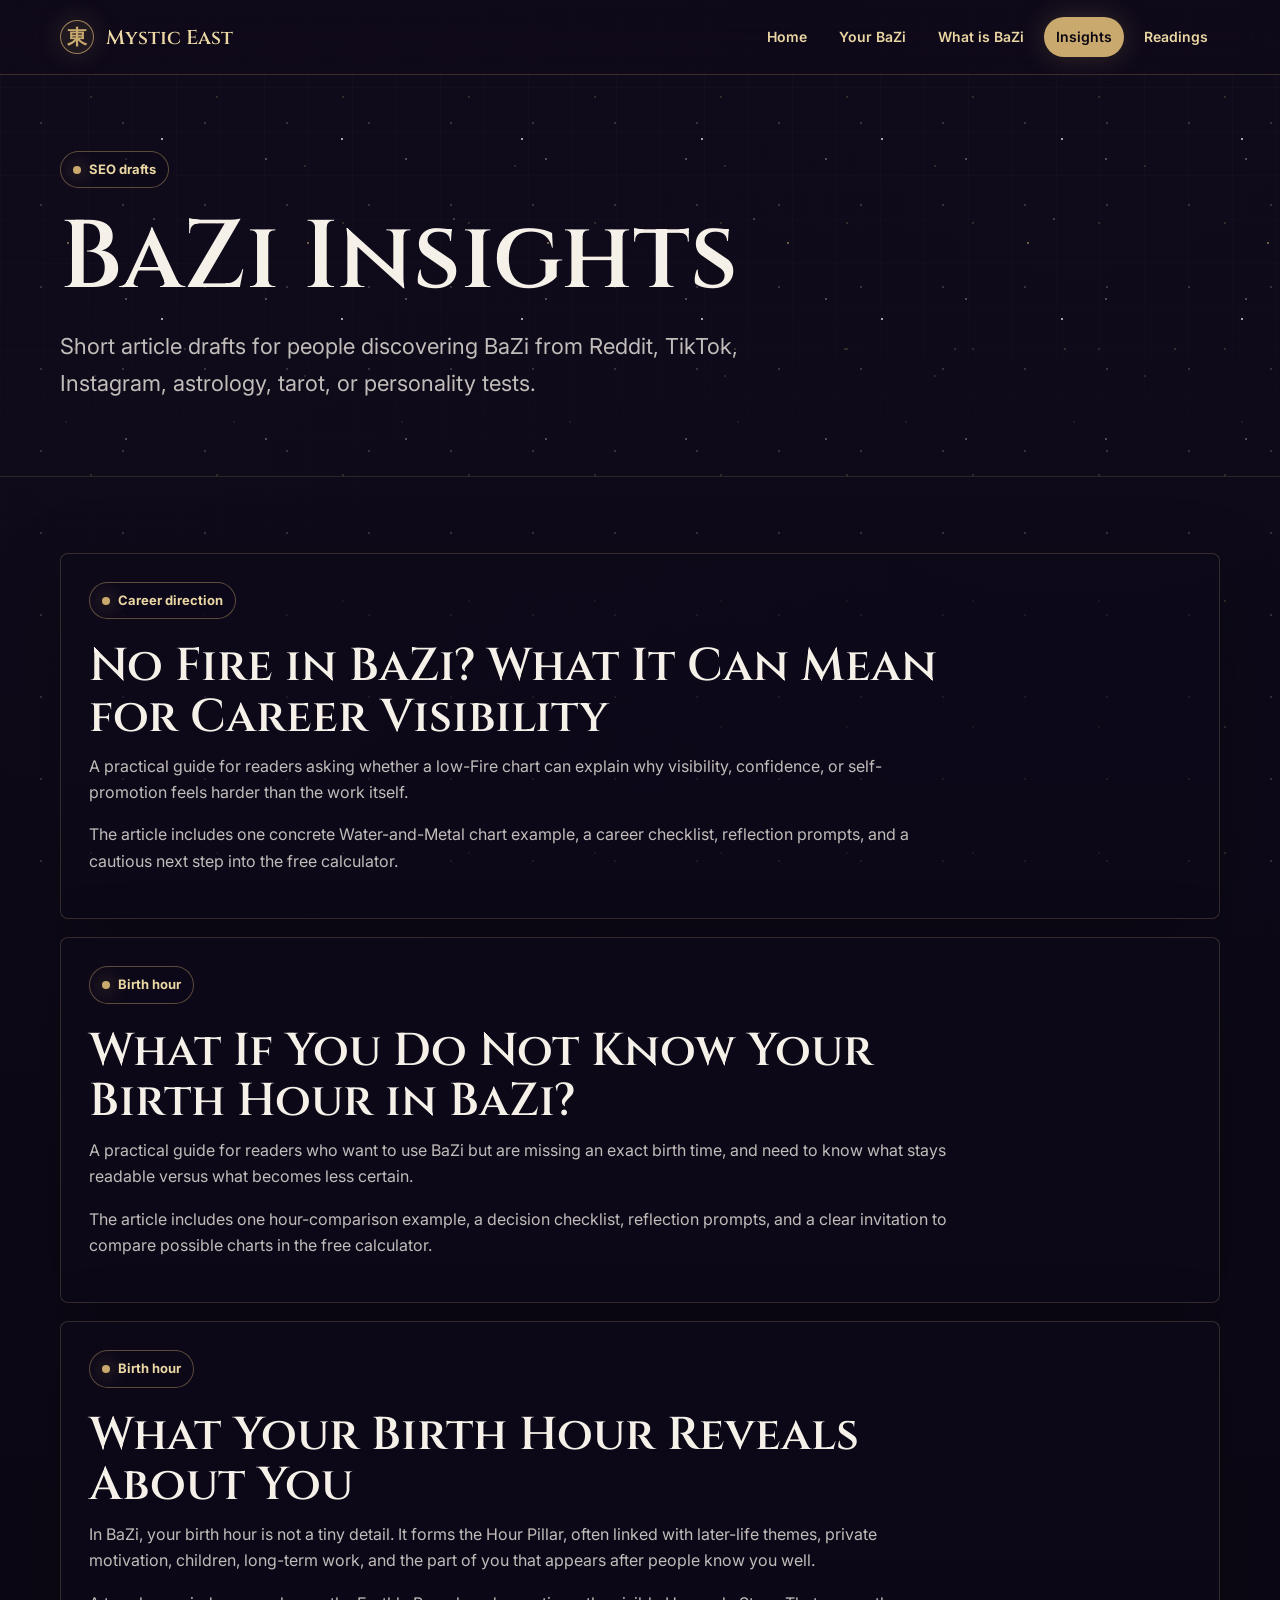
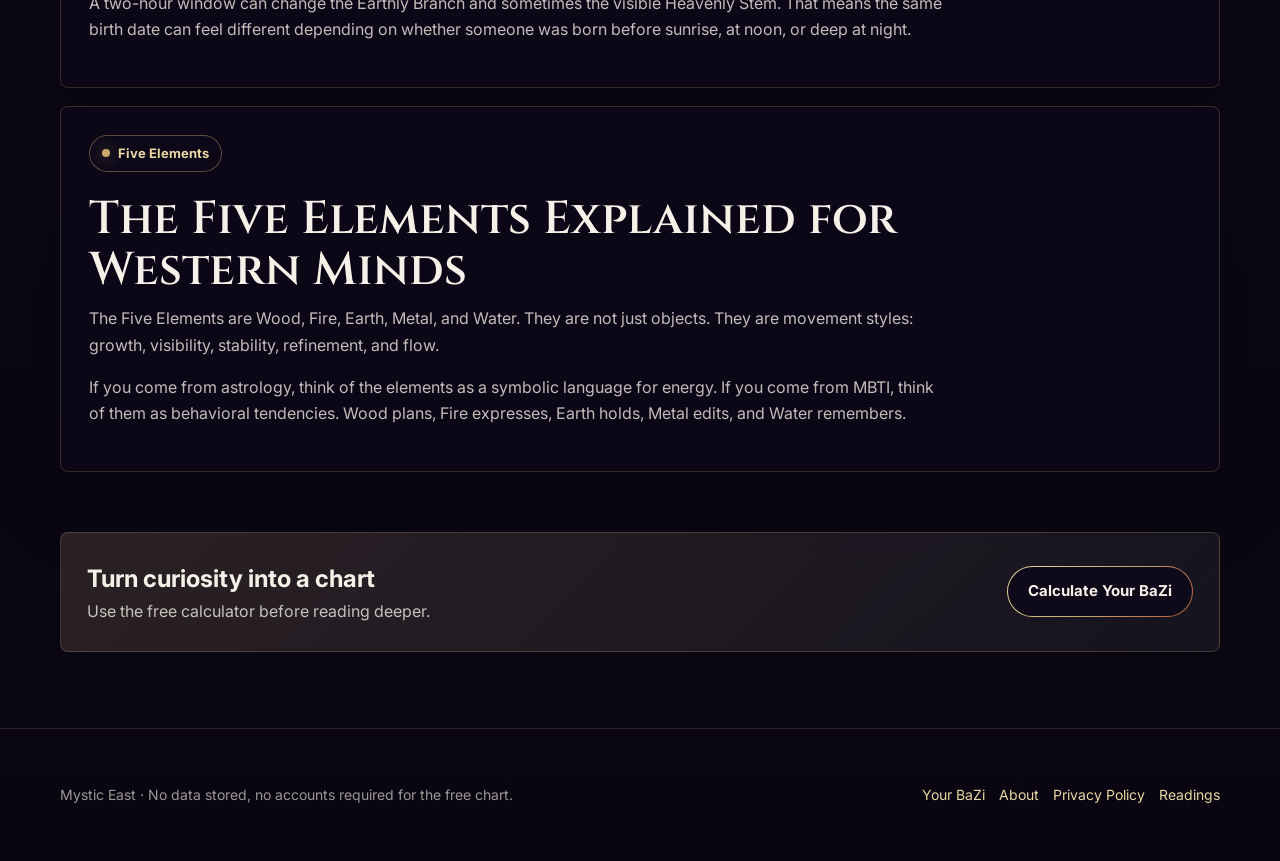
==== commit f42488ce: "Add birth hour uncertainty SEO article" ====
--- a/insights/index.html
+++ b/insights/index.html
@@ -77,6 +77,19 @@
 
         <article class="insight-card">
           <span class="eyebrow">Birth hour</span>
+          <h2><a href="unknown-birth-hour-bazi.html">What If You Do Not Know Your Birth Hour in BaZi?</a></h2>
+          <p>
+            A practical guide for readers who want to use BaZi but are missing an exact birth time,
+            and need to know what stays readable versus what becomes less certain.
+          </p>
+          <p>
+            The article includes one hour-comparison example, a decision checklist, reflection prompts,
+            and a clear invitation to compare possible charts in the free calculator.
+          </p>
+        </article>
+
+        <article class="insight-card">
+          <span class="eyebrow">Birth hour</span>
           <h2>What Your Birth Hour Reveals About You</h2>
           <p>
             In BaZi, your birth hour is not a tiny detail. It forms the Hour Pillar, often linked with
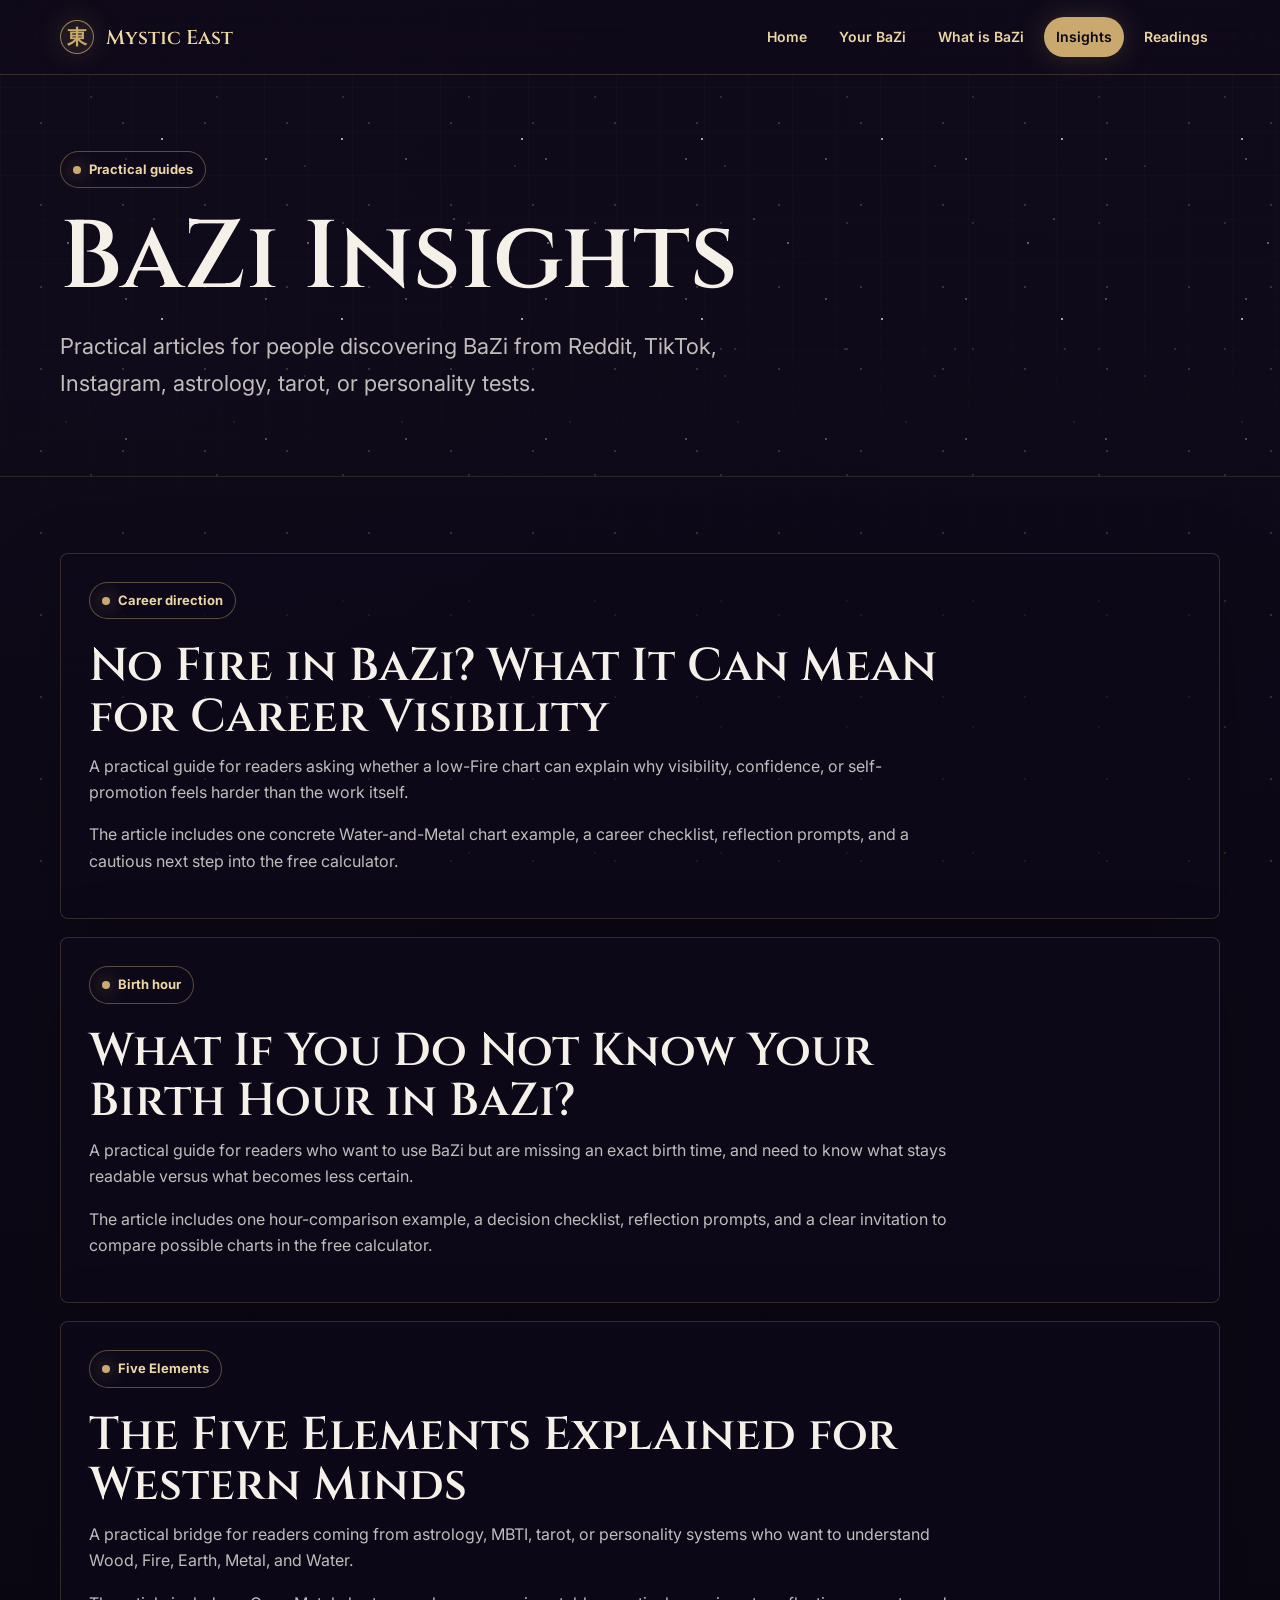
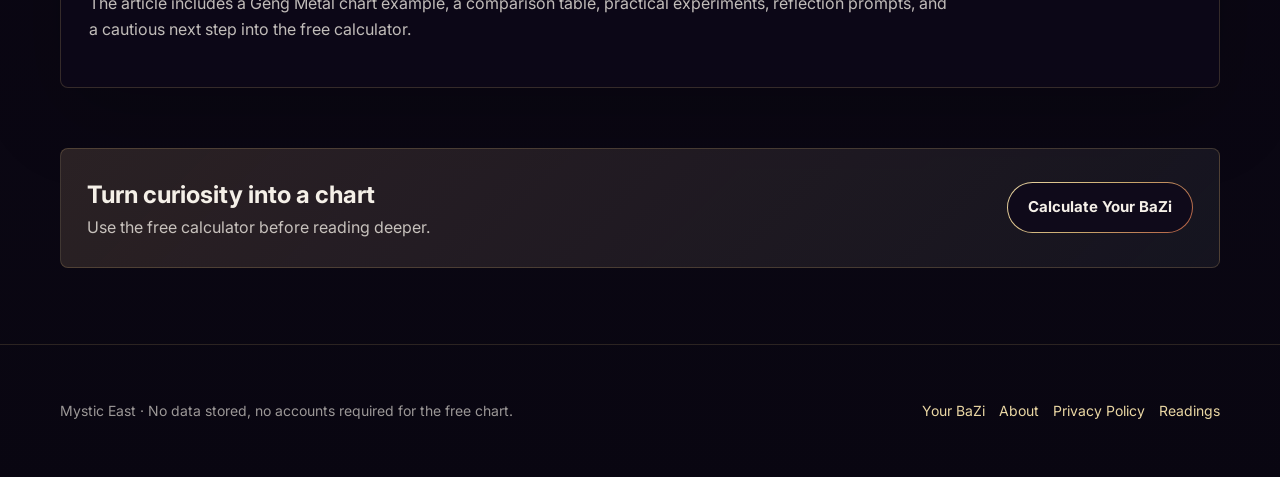
==== commit 6f0a508b: "Add Five Elements SEO article" ====
--- a/insights/index.html
+++ b/insights/index.html
@@ -8,7 +8,7 @@
   <meta property="og:type" content="website">
   <meta property="og:site_name" content="Mystic East">
   <meta property="og:title" content="BaZi Insights | Mystic East">
-  <meta property="og:description" content="SEO article drafts for Western readers curious about BaZi, birth hour, and the Five Elements.">
+  <meta property="og:description" content="Practical BaZi guides for Western readers curious about birth hour, Five Elements, career direction, and self-discovery.">
   <meta property="og:url" content="https://yourbazi.xyz/insights/">
   <meta property="og:image" content="https://yourbazi.xyz/assets/og-mystic-east.svg">
   <meta name="twitter:card" content="summary_large_image">
@@ -16,9 +16,6 @@
   <meta name="twitter:description" content="Explore BaZi through MBTI, astrology, birth hour, and the Five Elements.">
   <meta name="twitter:image" content="https://yourbazi.xyz/assets/og-mystic-east.svg">
   <title>BaZi Insights | Mystic East</title>
-  <!-- Plausible Analytics placeholder: replace data-domain before launch, then uncomment.
-  <script defer data-domain="yourbazi.xyz" src="https://plausible.io/js/script.js"></script>
-  -->
   <link rel="stylesheet" href="../css/style.css">
   <script type="application/ld+json">
     {
@@ -26,7 +23,7 @@
       "@type": "Blog",
       "name": "Mystic East Insights",
       "url": "https://yourbazi.xyz/insights/",
-      "description": "BaZi article drafts for Western readers."
+      "description": "Practical BaZi guides for Western readers."
     }
   </script>
 </head>
@@ -51,10 +48,10 @@
     <section class="hero compact">
       <div class="star-field" aria-hidden="true"></div>
       <div class="page-shell">
-        <span class="eyebrow">SEO drafts</span>
+        <span class="eyebrow">Practical guides</span>
         <h1 class="page-title">BaZi Insights</h1>
         <p class="page-intro">
-          Short article drafts for people discovering BaZi from Reddit, TikTok, Instagram,
+          Practical articles for people discovering BaZi from Reddit, TikTok, Instagram,
           astrology, tarot, or personality tests.
         </p>
       </div>
@@ -89,31 +86,15 @@
         </article>
 
         <article class="insight-card">
-          <span class="eyebrow">Birth hour</span>
-          <h2>What Your Birth Hour Reveals About You</h2>
+          <span class="eyebrow">Five Elements</span>
+          <h2><a href="five-elements-western-minds.html">The Five Elements Explained for Western Minds</a></h2>
           <p>
-            In BaZi, your birth hour is not a tiny detail. It forms the Hour Pillar, often linked with
-            later-life themes, private motivation, children, long-term work, and the part of you that
-            appears after people know you well.
+            A practical bridge for readers coming from astrology, MBTI, tarot, or personality systems
+            who want to understand Wood, Fire, Earth, Metal, and Water.
           </p>
           <p>
-            A two-hour window can change the Earthly Branch and sometimes the visible Heavenly Stem.
-            That means the same birth date can feel different depending on whether someone was born
-            before sunrise, at noon, or deep at night.
-          </p>
-        </article>
-
-        <article class="insight-card">
-          <span class="eyebrow">Five Elements</span>
-          <h2>The Five Elements Explained for Western Minds</h2>
-          <p>
-            The Five Elements are Wood, Fire, Earth, Metal, and Water. They are not just objects.
-            They are movement styles: growth, visibility, stability, refinement, and flow.
-          </p>
-          <p>
-            If you come from astrology, think of the elements as a symbolic language for energy.
-            If you come from MBTI, think of them as behavioral tendencies. Wood plans, Fire expresses,
-            Earth holds, Metal edits, and Water remembers.
+            The article includes a Geng Metal chart example, a comparison table, practical experiments,
+            reflection prompts, and a cautious next step into the free calculator.
           </p>
         </article>
 
--- a/css/style.css
+++ b/css/style.css
@@ -352,6 +352,13 @@
     linear-gradient(135deg, rgba(201, 169, 110, 0.56), rgba(245, 240, 232, 0.22)) border-box;
 }
 
+.button-row {
+  display: flex;
+  flex-wrap: wrap;
+  gap: 12px;
+  align-items: center;
+}
+
 .section {
   padding: 76px 0;
 }
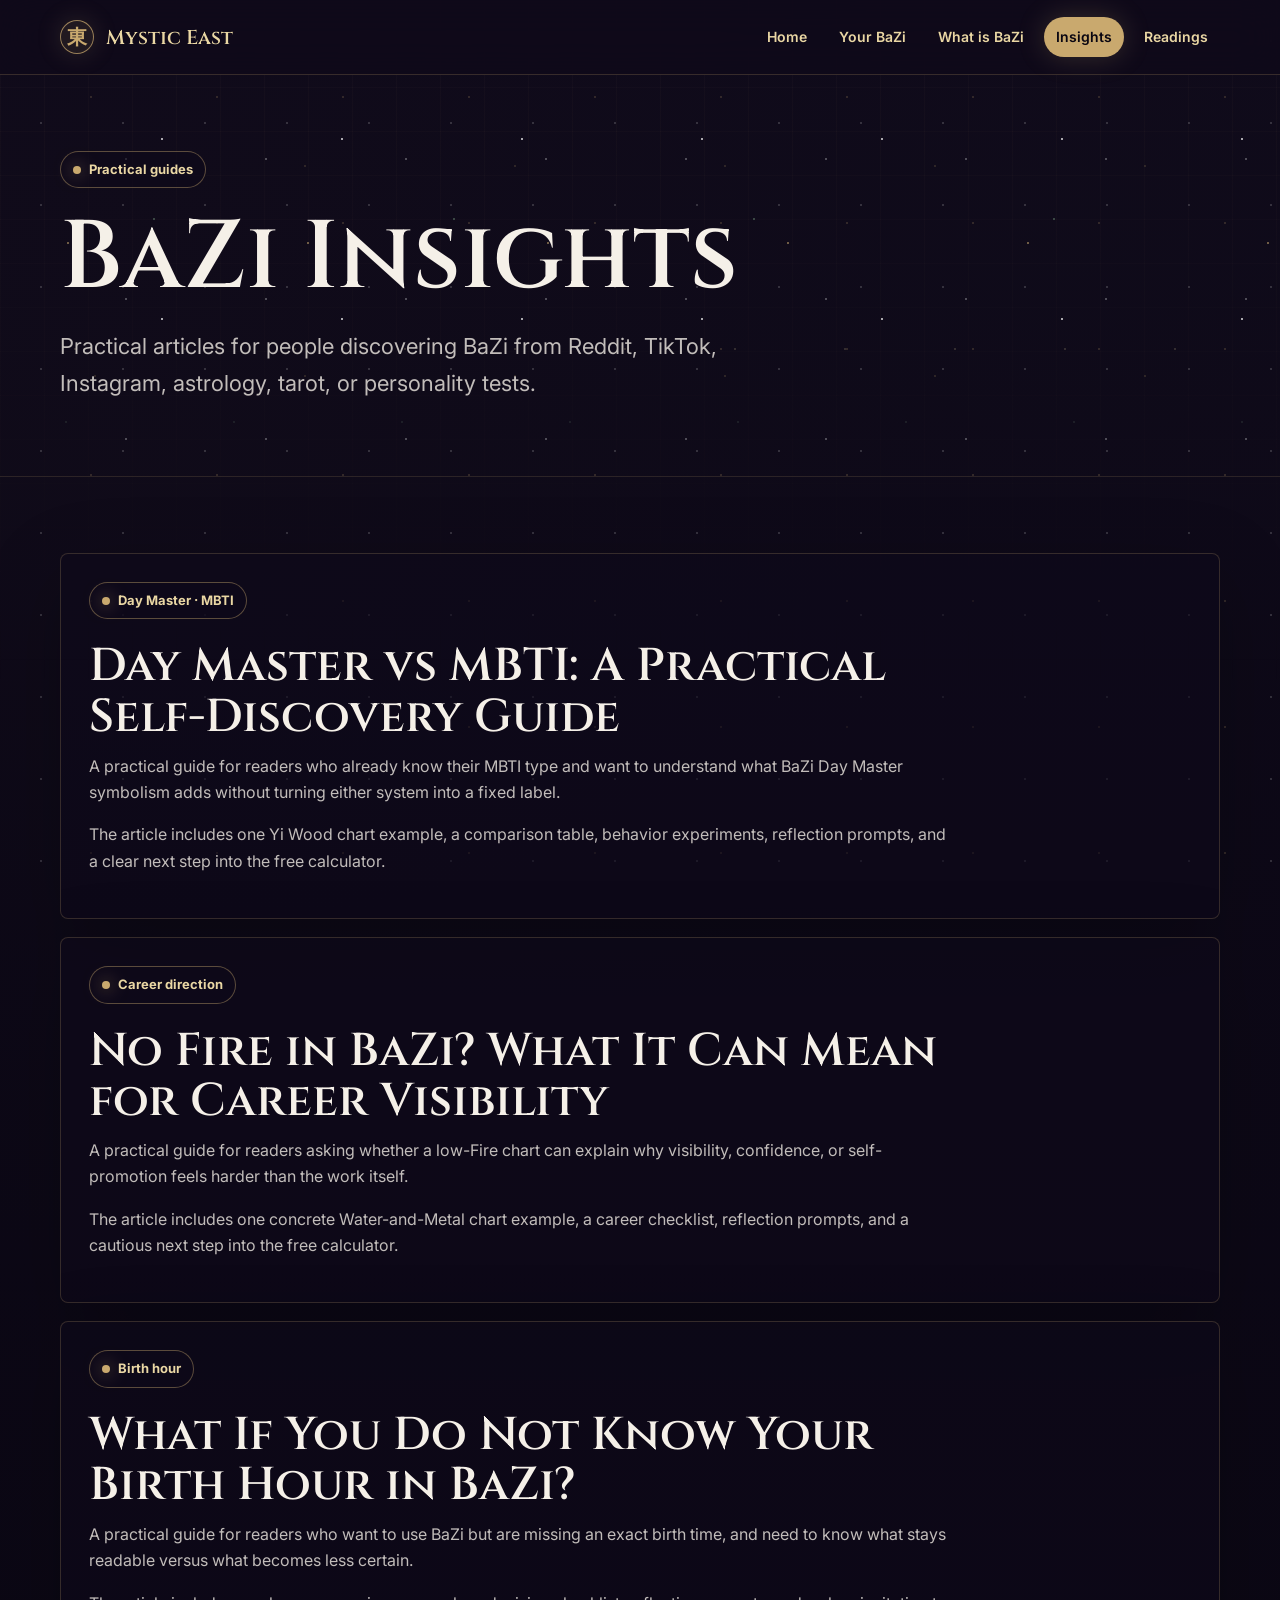
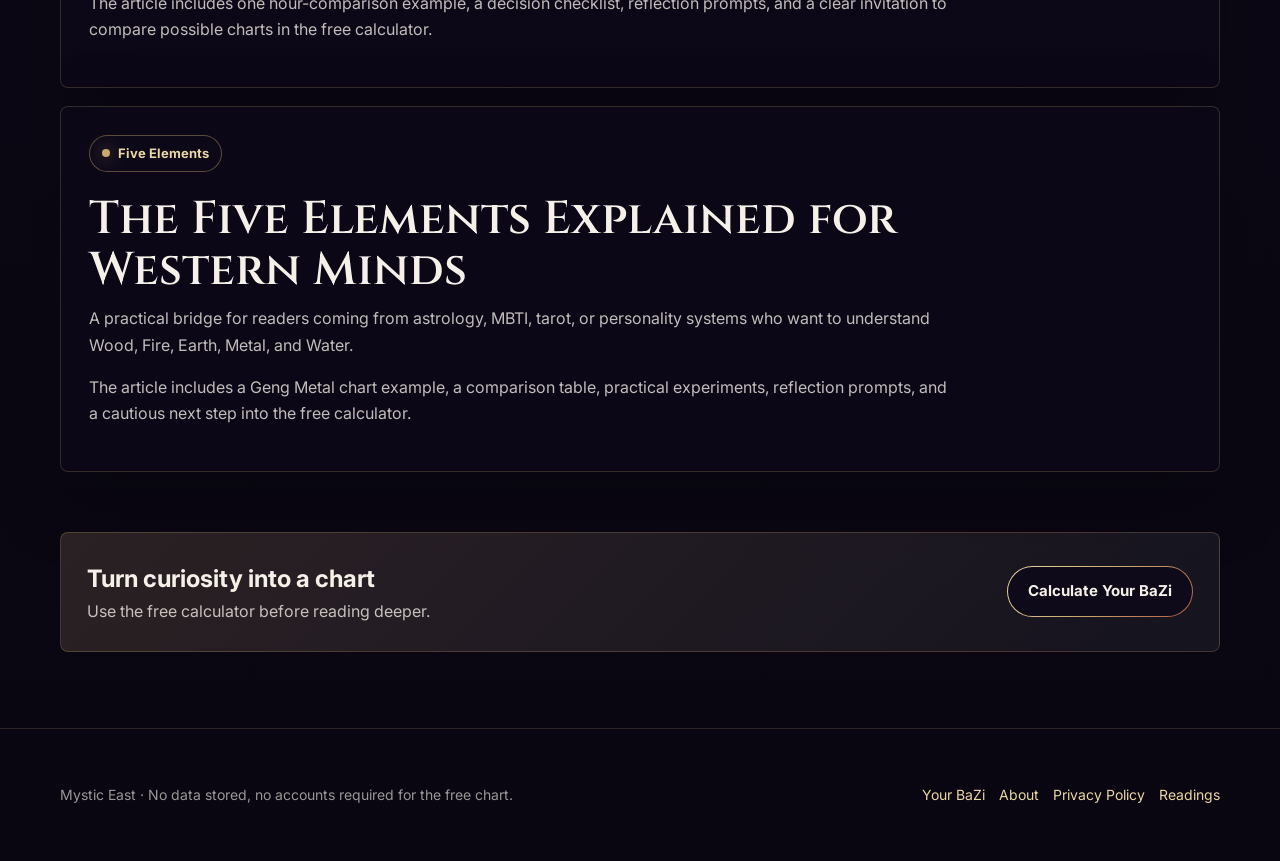
==== commit 9fa75ad0: "Add Day Master MBTI insight" ====
--- a/insights/index.html
+++ b/insights/index.html
@@ -59,6 +59,19 @@
 
     <section class="section">
       <div class="page-shell insight-list">
+        <article class="insight-card">
+          <span class="eyebrow">Day Master · MBTI</span>
+          <h2><a href="day-master-vs-mbti.html">Day Master vs MBTI: A Practical Self-Discovery Guide</a></h2>
+          <p>
+            A practical guide for readers who already know their MBTI type and want to understand
+            what BaZi Day Master symbolism adds without turning either system into a fixed label.
+          </p>
+          <p>
+            The article includes one Yi Wood chart example, a comparison table, behavior experiments,
+            reflection prompts, and a clear next step into the free calculator.
+          </p>
+        </article>
+
         <article class="insight-card">
           <span class="eyebrow">Career direction</span>
           <h2><a href="no-fire-bazi-career.html">No Fire in BaZi? What It Can Mean for Career Visibility</a></h2>
